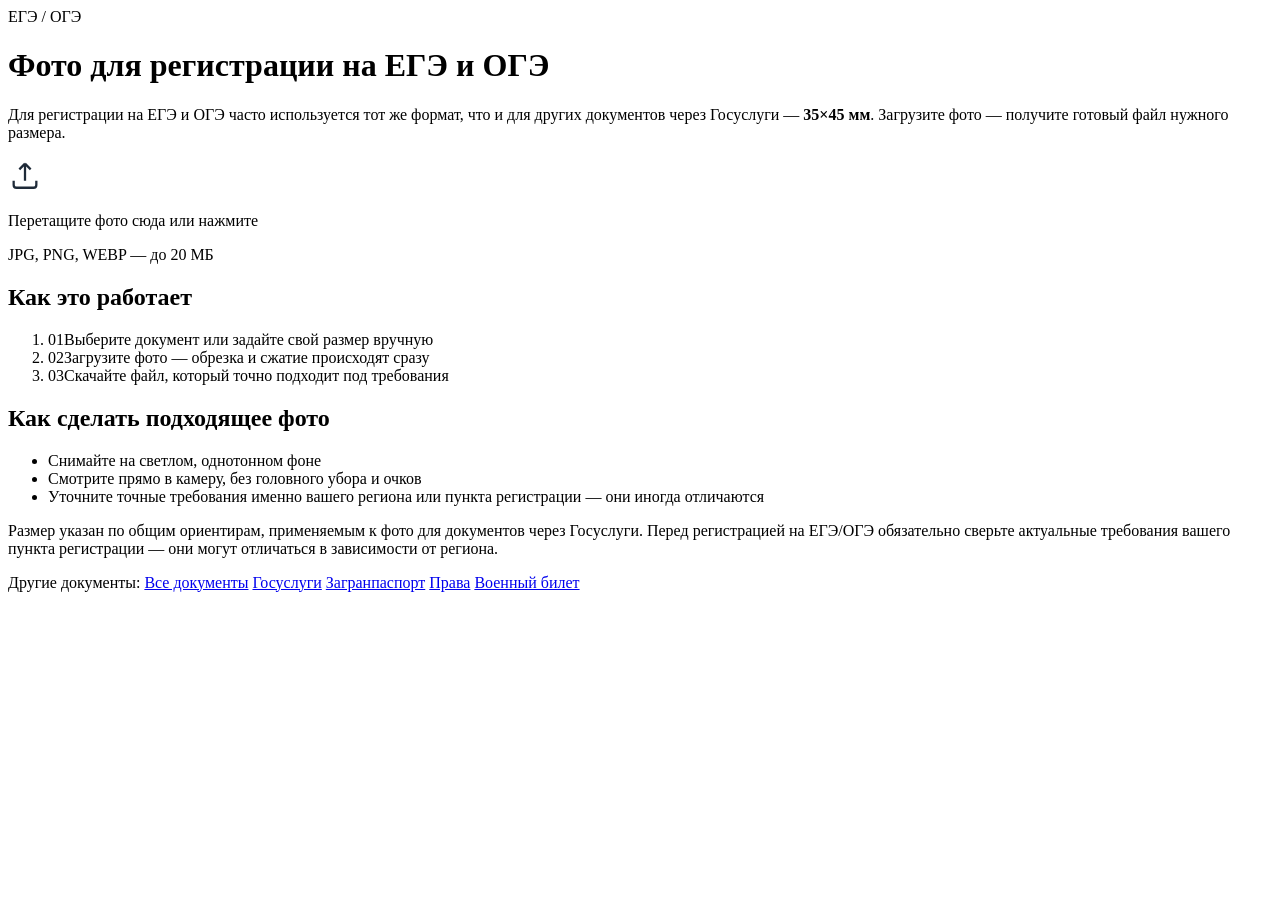
==== ege.html @ 729ebaa9 "Add files via upload" ====
<!DOCTYPE html>
<html lang="ru">
<head>
<meta charset="UTF-8">
<meta name="viewport" content="width=device-width, initial-scale=1.0">
<title>Фото для ЕГЭ и ОГЭ — нужный размер онлайн | Точно</title>
<meta name="description" content="Подгоните фото под требования регистрации на ЕГЭ и ОГЭ: нужный размер и вес файла за 10 секунд, без загрузки на сервер.">
<link rel="canonical" href="https://photo-tochno.vercel.app/ege.html">
<link rel="preconnect" href="https://fonts.googleapis.com">
<link rel="preconnect" href="https://fonts.gstatic.com" crossorigin>
<link href="https://fonts.googleapis.com/css2?family=IBM+Plex+Mono:wght@500;600&family=IBM+Plex+Sans:wght@400;500;600&display=swap" rel="stylesheet">
<link rel="stylesheet" href="/assets/style.css">
</head>
<body>
<div class="page">

  <span class="eyebrow">ЕГЭ / ОГЭ</span>
  <h1>Фото для регистрации на ЕГЭ и ОГЭ</h1>
  <p class="sub">Для регистрации на ЕГЭ и ОГЭ часто используется тот же формат, что и для других документов через Госуслуги — <strong>35×45 мм</strong>. Загрузите фото — получите готовый файл нужного размера.</p>

  <div class="presets" id="presets"></div>

  <div class="custom-fields" id="customFields" hidden>
    <label>Ширина, px <input type="number" id="customW" value="300" min="50" max="4000"></label>
    <label>Высота, px <input type="number" id="customH" value="400" min="50" max="4000"></label>
    <label>Мин. вес, КБ <input type="number" id="customMinKB" value="10" min="1" max="20000"></label>
    <label>Макс. вес, КБ <input type="number" id="customMaxKB" value="200" min="5" max="20000"></label>
  </div>

  <p class="preset-note" id="presetNote"></p>

  <div class="dropzone" id="dropzone" tabindex="0" role="button" aria-label="Загрузить фото">
    <input type="file" id="fileInput" accept="image/*" hidden>
    <div class="dz-inner">
      <svg width="34" height="34" viewBox="0 0 24 24" fill="none" stroke="#1E2A38" stroke-width="1.6"><path d="M12 16V4M12 4l-4 4M12 4l4 4"/><path d="M4 16v3a2 2 0 0 0 2 2h12a2 2 0 0 0 2-2v-3"/></svg>
      <p class="dz-title">Перетащите фото сюда или нажмите</p>
      <p class="dz-hint">JPG, PNG, WEBP — до 20 МБ</p>
    </div>
  </div>

  <div class="result" id="result" hidden>
    <img class="preview-thumb" id="previewThumb" alt="Предпросмотр">
    <div class="gauge-wrap">
      <svg id="gauge" viewBox="0 0 220 130">
        <path d="M20,110 A90,90 0 0 1 200,110" stroke="#D7DAD3" stroke-width="10" fill="none" stroke-linecap="round"/>
        <line id="targetTick" x1="110" y1="30" x2="110" y2="42" stroke="#A13D3D" stroke-width="4" stroke-linecap="round"/>
        <g id="needleGroup">
          <line x1="110" y1="110" x2="110" y2="34" stroke="#1E2A38" stroke-width="4" stroke-linecap="round"/>
          <circle cx="110" cy="110" r="7" fill="#1E2A38"/>
        </g>
      </svg>
      <div class="gauge-readout">
        <div class="gauge-value num-face" id="gaugeValue">—</div>
        <div class="gauge-unit">КБ ГОТОВО</div>
      </div>
    </div>
    <p class="target-line">Цель: <span class="num-face" id="targetLabel">—</span></p>
    <p class="diff-line" id="diffLine"></p>
    <div><span class="stamp-badge" id="stampBadge">✓ Точно в размер</span></div>
    <div><a class="btn-primary" id="downloadBtn" download>Скачать фото</a></div>
    <p class="privacy-note">🔒 Файл обработан локально и никуда не загружался</p>
  </div>

  <canvas id="workCanvas" hidden></canvas>

  <section class="how">
    <h2>Как это работает</h2>
    <ol>
      <li><span class="step-num num-face">01</span>Выберите документ или задайте свой размер вручную</li>
      <li><span class="step-num num-face">02</span>Загрузите фото — обрезка и сжатие происходят сразу</li>
      <li><span class="step-num num-face">03</span>Скачайте файл, который точно подходит под требования</li>
    </ol>
  </section>

  <section class="tips">
    <h2>Как сделать подходящее фото</h2>
    <ul>
      <li>Снимайте на светлом, однотонном фоне</li>
      <li>Смотрите прямо в камеру, без головного убора и очков</li>
      <li>Уточните точные требования именно вашего региона или пункта регистрации — они иногда отличаются</li>
    </ul>
  </section>

  <p class="disclaimer">Размер указан по общим ориентирам, применяемым к фото для документов через Госуслуги. Перед регистрацией на ЕГЭ/ОГЭ обязательно сверьте актуальные требования вашего пункта регистрации — они могут отличаться в зависимости от региона.</p>

  <nav class="doc-links">
    <span>Другие документы:</span>
    <a href="/">Все документы</a>
    <a href="/gosuslugi.html">Госуслуги</a>
    <a href="/zagranpasport.html">Загранпаспорт</a>
    <a href="/prava.html">Права</a>
    <a href="/voenniy-bilet.html">Военный билет</a>
  </nav>
</div>

<script>window.TOCHNO_DEFAULT_PRESET = 'ege';</script>
<script src="/assets/tool.js"></script>
</body>
</html>
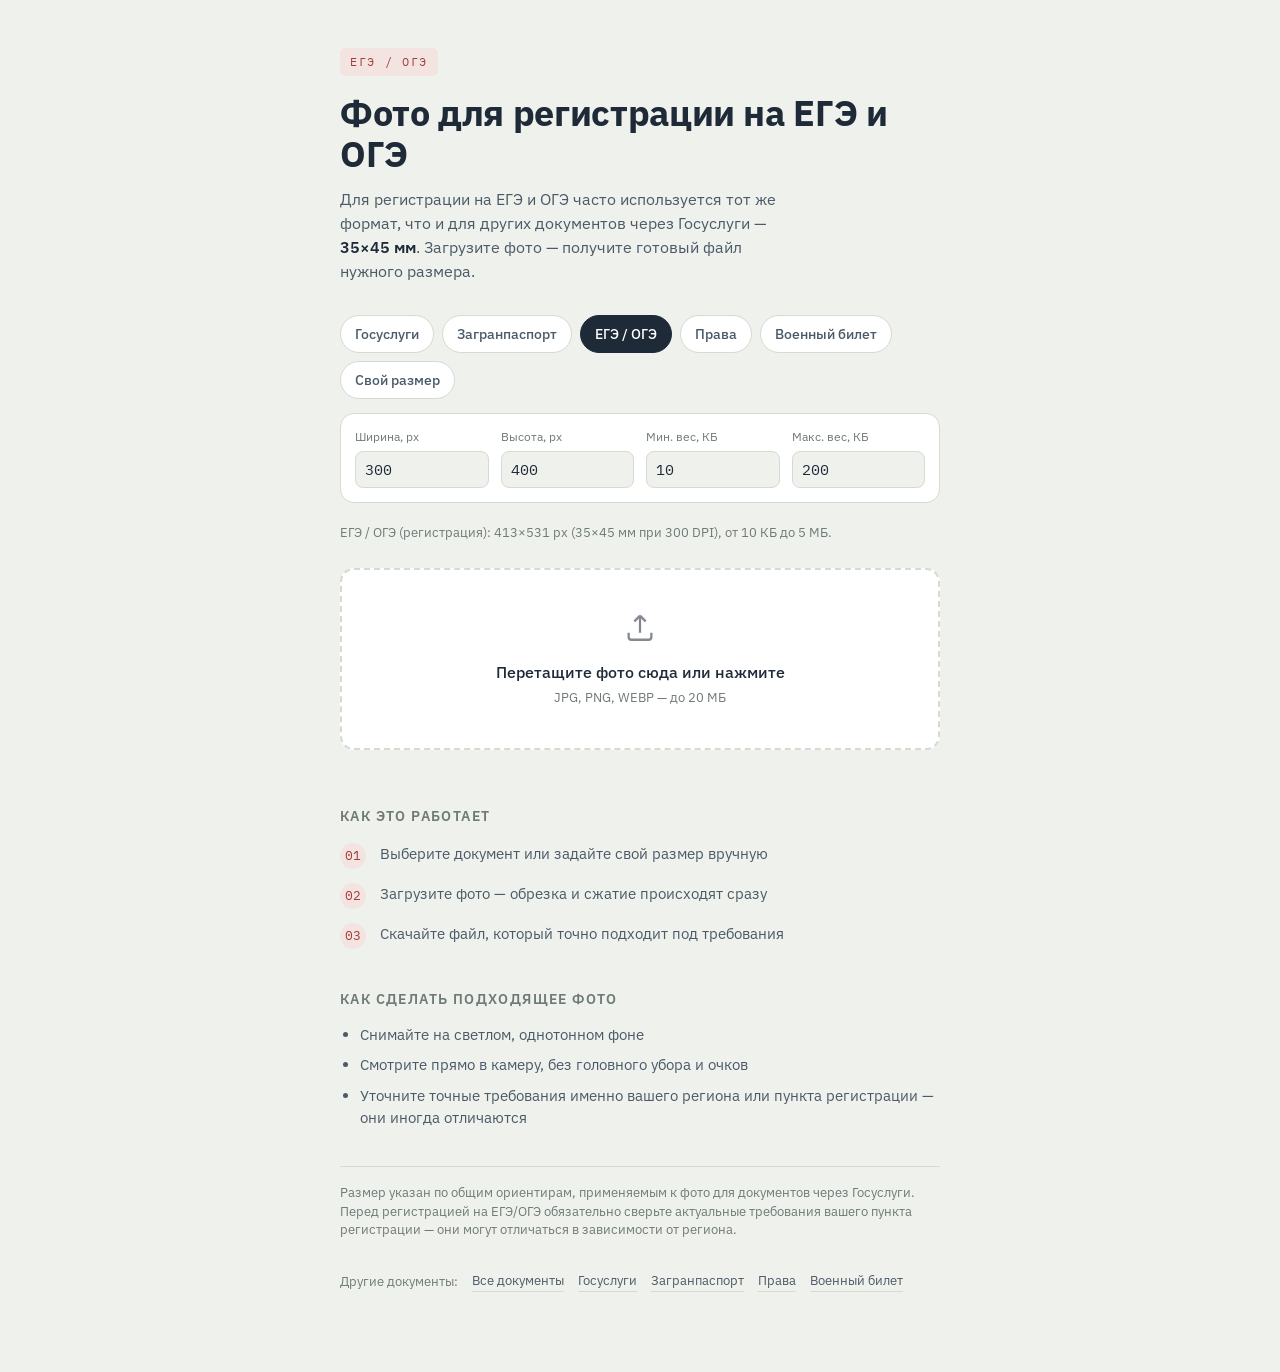
==== commit c2e78009: "Add files via upload" ====
--- a/ege.html
+++ b/ege.html
@@ -9,7 +9,7 @@
 <link rel="preconnect" href="https://fonts.googleapis.com">
 <link rel="preconnect" href="https://fonts.gstatic.com" crossorigin>
 <link href="https://fonts.googleapis.com/css2?family=IBM+Plex+Mono:wght@500;600&family=IBM+Plex+Sans:wght@400;500;600&display=swap" rel="stylesheet">
-<link rel="stylesheet" href="/assets/style.css">
+<link rel="stylesheet" href="./assets/style.css">
 </head>
 <body>
 <div class="page">
@@ -94,6 +94,6 @@
 </div>
 
 <script>window.TOCHNO_DEFAULT_PRESET = 'ege';</script>
-<script src="/assets/tool.js"></script>
+<script src="./assets/tool.js"></script>
 </body>
 </html>
--- a/assets/style.css
+++ b/assets/style.css
@@ -0,0 +1,292 @@
+  :root{
+    --paper: #EFF1EC;
+    --paper-raised: #FFFFFF;
+    --ink: #1E2A38;
+    --ink-soft: #4B5A67;
+    --muted: #6E7A78;
+    --line: #D7DAD3;
+    --stamp: #A13D3D;
+    --stamp-soft: #F3E4E1;
+    --verified: #2F6E58;
+    --verified-soft: #E4EEE8;
+    --radius: 14px;
+  }
+  *{box-sizing:border-box;}
+  html,body{margin:0;padding:0;}
+  body{
+    background:var(--paper);
+    color:var(--ink);
+    font-family:'IBM Plex Sans', system-ui, sans-serif;
+    -webkit-font-smoothing:antialiased;
+    line-height:1.5;
+  }
+  .num-face{font-family:'IBM Plex Mono', monospace;}
+  .page{
+    max-width:640px;
+    margin:0 auto;
+    padding:48px 20px 80px;
+  }
+  .eyebrow{
+    display:inline-block;
+    font-family:'IBM Plex Mono', monospace;
+    font-size:12px;
+    letter-spacing:.14em;
+    text-transform:uppercase;
+    color:var(--stamp);
+    background:var(--stamp-soft);
+    padding:5px 10px;
+    border-radius:5px;
+    margin-bottom:16px;
+  }
+  h1{
+    font-size:clamp(26px,4.4vw,36px);
+    line-height:1.15;
+    margin:0 0 12px;
+    letter-spacing:-0.01em;
+  }
+  .sub{
+    color:var(--ink-soft);
+    font-size:16px;
+    max-width:46ch;
+    margin:0 0 32px;
+  }
+  .sub strong{color:var(--ink); font-weight:600;}
+
+  .presets{
+    display:flex;
+    flex-wrap:wrap;
+    gap:8px;
+    margin-bottom:14px;
+  }
+  .chip{
+    font-family:'IBM Plex Sans', sans-serif;
+    font-size:14px;
+    font-weight:500;
+    padding:9px 14px;
+    border-radius:999px;
+    border:1px solid var(--line);
+    background:var(--paper-raised);
+    color:var(--ink-soft);
+    cursor:pointer;
+    transition:border-color .15s ease, color .15s ease, background .15s ease;
+  }
+  .chip:hover{border-color:var(--ink-soft);}
+  .chip.active{
+    background:var(--ink);
+    color:var(--paper-raised);
+    border-color:var(--ink);
+  }
+
+  .custom-fields{
+    display:flex;
+    flex-wrap:wrap;
+    gap:12px;
+    background:var(--paper-raised);
+    border:1px solid var(--line);
+    border-radius:var(--radius);
+    padding:14px;
+    margin-bottom:20px;
+  }
+  .custom-fields label{
+    font-size:12px;
+    color:var(--muted);
+    display:flex;
+    flex-direction:column;
+    gap:5px;
+    flex:1;
+    min-width:90px;
+  }
+  .custom-fields input{
+    font-family:'IBM Plex Mono', monospace;
+    font-size:15px;
+    padding:8px 9px;
+    border-radius:8px;
+    border:1px solid var(--line);
+    color:var(--ink);
+    background:var(--paper);
+  }
+  .custom-fields input:focus{outline:2px solid var(--ink); outline-offset:1px;}
+
+  .preset-note{
+    font-size:13px;
+    color:var(--muted);
+    margin:0 0 26px;
+  }
+
+  .dropzone{
+    background:var(--paper-raised);
+    border:2px dashed var(--line);
+    border-radius:var(--radius);
+    padding:40px 20px;
+    text-align:center;
+    cursor:pointer;
+    transition:border-color .15s ease, background .15s ease;
+  }
+  .dropzone:hover, .dropzone.drag{
+    border-color:var(--ink);
+    background:#FBFBFA;
+  }
+  .dropzone:focus-visible{outline:3px solid var(--ink); outline-offset:3px;}
+  .dz-inner svg{margin-bottom:10px; opacity:.55;}
+  .dz-title{font-size:16px; font-weight:500; margin:0 0 4px;}
+  .dz-hint{font-size:13px; color:var(--muted); margin:0;}
+
+  .result{
+    margin-top:28px;
+    background:var(--paper-raised);
+    border:1px solid var(--line);
+    border-radius:var(--radius);
+    padding:24px 20px 20px;
+    text-align:center;
+  }
+  .gauge-wrap{position:relative; width:220px; margin:0 auto;}
+  #gauge{display:block; width:100%; height:auto;}
+  #needleGroup{
+    transform-origin:110px 110px;
+    transform:rotate(-90deg);
+    transition:transform 1.1s cubic-bezier(.2,.9,.25,1);
+  }
+  .gauge-readout{
+    position:absolute;
+    left:0; right:0; bottom:6px;
+    text-align:center;
+  }
+  .gauge-value{
+    font-family:'IBM Plex Mono', monospace;
+    font-size:26px;
+    font-weight:600;
+  }
+  .gauge-unit{
+    font-size:12px;
+    color:var(--muted);
+    letter-spacing:.06em;
+  }
+  .target-line{
+    font-size:13px;
+    color:var(--muted);
+    margin-top:6px;
+  }
+  .target-line .num-face{color:var(--ink-soft);}
+  .diff-line{
+    font-size:12.5px;
+    color:var(--muted);
+    margin:2px 0 0;
+    opacity:0;
+    transition:opacity .3s ease;
+  }
+  .diff-line.show{opacity:1;}
+
+  .stamp-badge{
+    display:inline-flex;
+    align-items:center;
+    gap:6px;
+    font-family:'IBM Plex Mono', monospace;
+    font-size:13px;
+    font-weight:600;
+    letter-spacing:.05em;
+    color:var(--verified);
+    background:var(--verified-soft);
+    border:1px solid var(--verified);
+    padding:6px 12px;
+    border-radius:7px;
+    margin-top:14px;
+    transform:rotate(-3deg) scale(.85);
+    opacity:0;
+    transition:transform .35s cubic-bezier(.34,1.56,.64,1), opacity .35s ease;
+  }
+  .stamp-badge.show{
+    opacity:1;
+    transform:rotate(-3deg) scale(1);
+  }
+  .stamp-badge.warn{
+    color:var(--stamp);
+    background:var(--stamp-soft);
+    border-color:var(--stamp);
+  }
+
+  .btn-primary{
+    display:inline-block;
+    margin-top:18px;
+    font-family:'IBM Plex Sans', sans-serif;
+    font-weight:600;
+    font-size:15px;
+    color:var(--paper-raised);
+    background:var(--ink);
+    border:none;
+    padding:13px 26px;
+    border-radius:9px;
+    text-decoration:none;
+    cursor:pointer;
+    opacity:0;
+    transform:translateY(4px);
+    transition:opacity .3s ease, transform .3s ease, background .15s ease;
+    pointer-events:none;
+  }
+  .btn-primary.show{opacity:1; transform:translateY(0); pointer-events:auto;}
+  .btn-primary:hover{background:var(--stamp);}
+
+  .preview-thumb{
+    width:88px; height:auto;
+    border-radius:8px;
+    border:1px solid var(--line);
+    margin-bottom:16px;
+    display:none;
+  }
+  .preview-thumb.show{display:inline-block;}
+
+  .how{margin-top:56px;}
+  .how h2{font-size:14px; letter-spacing:.1em; text-transform:uppercase; color:var(--muted); margin-bottom:16px; font-weight:600;}
+  .how ol{list-style:none; margin:0; padding:0; display:flex; flex-direction:column; gap:14px;}
+  .how li{display:flex; gap:14px; align-items:flex-start; font-size:15px; color:var(--ink-soft);}
+  .how .step-num{
+    font-family:'IBM Plex Mono', monospace;
+    font-size:13px;
+    color:var(--stamp);
+    background:var(--stamp-soft);
+    width:26px; height:26px;
+    flex-shrink:0;
+    border-radius:50%;
+    display:flex; align-items:center; justify-content:center;
+  }
+
+  .disclaimer{
+    margin-top:36px;
+    font-size:12.5px;
+    color:var(--muted);
+    border-top:1px solid var(--line);
+    padding-top:16px;
+  }
+
+  .privacy-note{
+    display:flex;
+    align-items:center;
+    gap:8px;
+    font-size:12.5px;
+    color:var(--muted);
+    margin-top:14px;
+  }
+
+  @media (max-width:480px){
+    .page{padding:32px 16px 60px;}
+    .custom-fields label{min-width:80px;}
+  }
+
+  @media (prefers-reduced-motion: reduce){
+    #needleGroup, .stamp-badge, .btn-primary{transition:none !important;}
+  }
+
+  .tips{margin-top:40px;}
+  .tips h2{font-size:14px; letter-spacing:.1em; text-transform:uppercase; color:var(--muted); margin-bottom:14px; font-weight:600;}
+  .tips ul{margin:0; padding-left:20px; color:var(--ink-soft); font-size:15px; display:flex; flex-direction:column; gap:8px;}
+
+  .doc-links{
+    margin-top:32px;
+    font-size:13px;
+    color:var(--muted);
+    display:flex;
+    flex-wrap:wrap;
+    gap:6px 14px;
+    align-items:center;
+  }
+  .doc-links a{color:var(--ink-soft); text-decoration:none; border-bottom:1px solid var(--line);}
+  .doc-links a:hover{color:var(--stamp); border-color:var(--stamp);}
